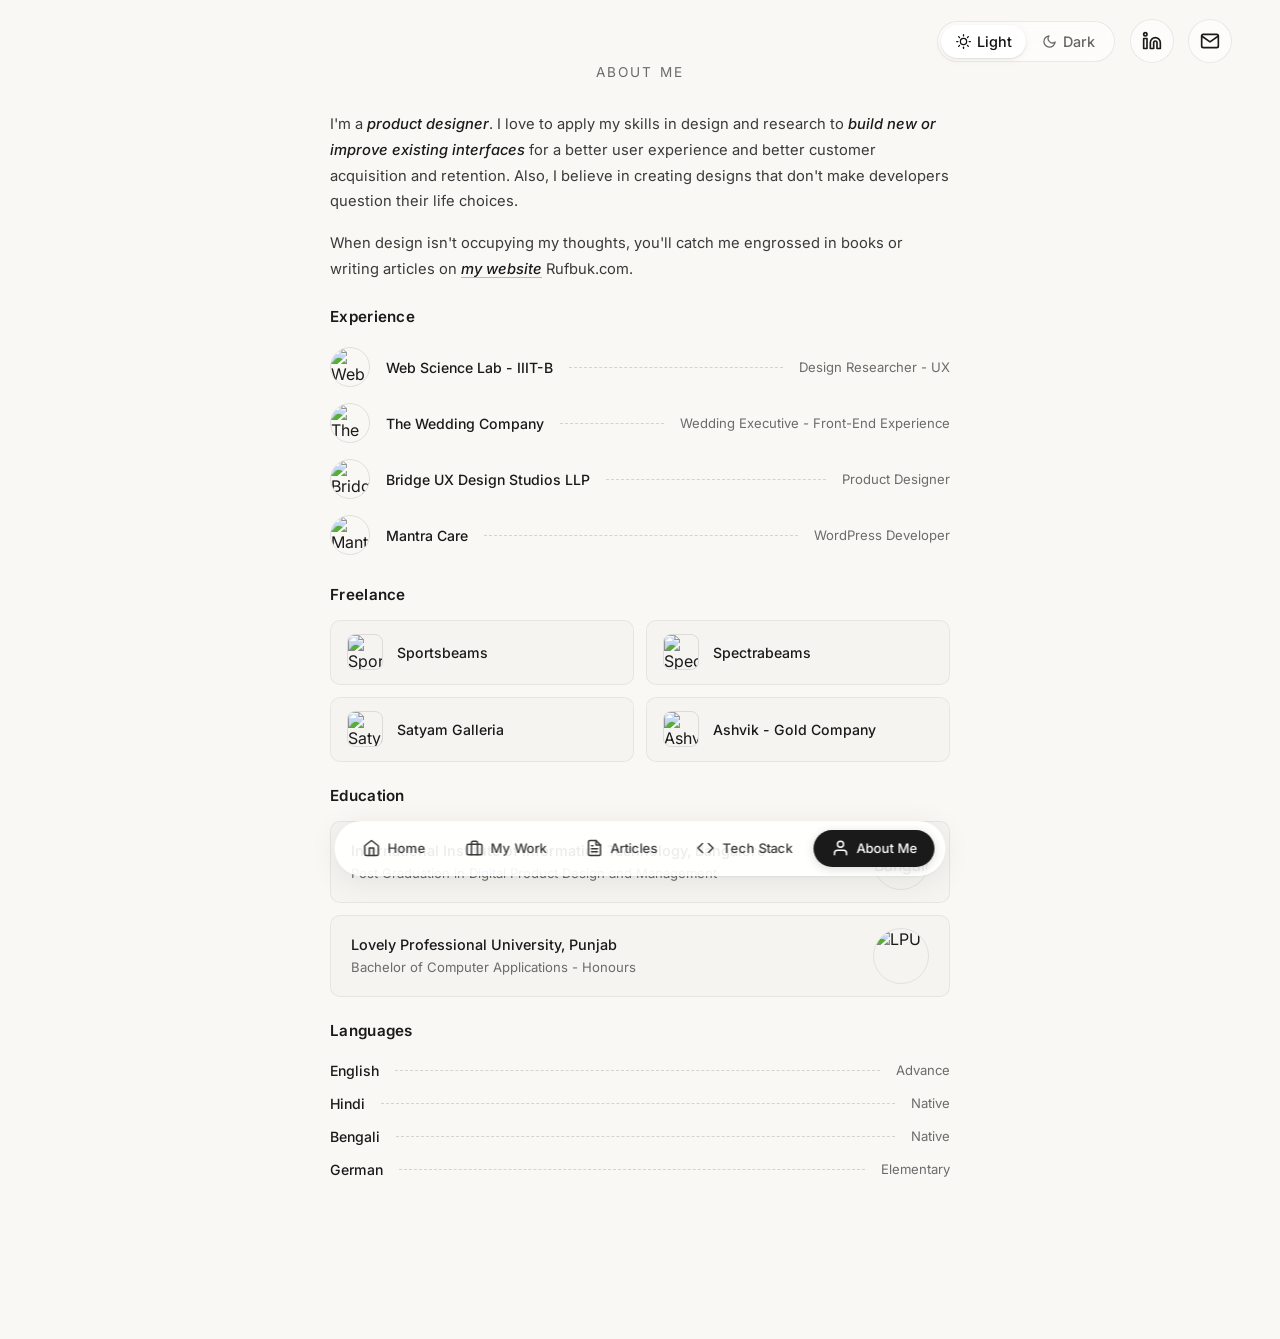
==== about-me.html @ 2208600c "Add files via upload" ====
<!DOCTYPE html>
<html lang="en">

<head>
    <meta charset="UTF-8" />
    <meta name="viewport" content="width=device-width, initial-scale=1.0" />
    <title>About Me — Bishal Saha</title>
    <meta name="description"
        content="About Bishal Saha — Product Designer, UX/UI specialist, and creative problem solver." />
    <link rel="preconnect" href="https://fonts.googleapis.com" />
    <link rel="preconnect" href="https://fonts.gstatic.com" crossorigin />
    <link
        href="https://fonts.googleapis.com/css2?family=Playfair+Display:ital,wght@0,400;0,500;0,600;0,700;1,400;1,500;1,600;1,700&family=Inter:wght@300;400;500;600;700;800;900&family=Outfit:wght@400;500;600;700;800;900&display=swap"
        rel="stylesheet" />
    <link rel="stylesheet" href="styles.css" />
    <link rel="stylesheet" href="inner-page.css" />
    <link rel="stylesheet" href="about-me.css" />
    <script>
        const savedTheme = localStorage.getItem('theme') || (localStorage.getItem('darkMode') === 'true' ? 'dark' : 'light');
        if (savedTheme === 'dark') {
            document.documentElement.classList.add('dark-mode');
        }
    </script>
</head>

<body class="inner-page">

    <!-- Top-right utilities -->
    <div class="top-utils">
        <div class="theme-toggle-group" id="theme-toggle-group" data-active="light">
            <div class="theme-toggle-slider" id="theme-toggle-slider"></div>
            <button class="theme-btn" data-theme="light" aria-label="Light mode">
                <svg width="15" height="15" viewBox="0 0 24 24" fill="none" stroke="currentColor" stroke-width="2" stroke-linecap="round" stroke-linejoin="round"><circle cx="12" cy="12" r="5"/><line x1="12" y1="1" x2="12" y2="3"/><line x1="12" y1="21" x2="12" y2="23"/><line x1="4.22" y1="4.22" x2="5.64" y2="5.64"/><line x1="18.36" y1="18.36" x2="19.78" y2="19.78"/><line x1="1" y1="12" x2="3" y2="12"/><line x1="21" y1="12" x2="23" y2="12"/><line x1="4.22" y1="19.78" x2="5.64" y2="18.36"/><line x1="18.36" y1="5.64" x2="19.78" y2="4.22"/></svg>
                Light
            </button>
            <button class="theme-btn" data-theme="dark" aria-label="Dark mode">
                <svg width="15" height="15" viewBox="0 0 24 24" fill="none" stroke="currentColor" stroke-width="2" stroke-linecap="round" stroke-linejoin="round"><path d="M21 12.79A9 9 0 1 1 11.21 3 7 7 0 0 0 21 12.79z"/></svg>
                Dark
            </button>
        </div>
        <a href="https://www.linkedin.com/in/bishal-saha-product-designer/" target="_blank" rel="noopener"
            class="util-btn" aria-label="View my LinkedIn" data-tooltip="View my LinkedIn">
            <svg width="20" height="20" viewBox="0 0 24 24" fill="none" stroke="currentColor" stroke-width="2"
                stroke-linecap="round" stroke-linejoin="round">
                <path d="M16 8a6 6 0 0 1 6 6v7h-4v-7a2 2 0 0 0-2-2 2 2 0 0 0-2 2v7h-4v-7a6 6 0 0 1 6-6z" />
                <rect x="2" y="9" width="4" height="12" />
                <circle cx="4" cy="4" r="2" />
            </svg>
        </a>
        <a href="mailto:sahabishal59@gmail.com" class="util-btn" aria-label="Write a mail" data-tooltip="Write a mail">
            <svg width="20" height="20" viewBox="0 0 24 24" fill="none" stroke="currentColor" stroke-width="2"
                stroke-linecap="round" stroke-linejoin="round">
                <path d="M4 4h16c1.1 0 2 .9 2 2v12c0 1.1-.9 2-2 2H4c-1.1 0-2-.9-2-2V6c0-1.1.9-2 2-2z" />
                <polyline points="22,6 12,13 2,6" />
            </svg>
        </a>
    </div>

    <div class="page-container">

        <header class="about-page-header">
            <p class="about-page-label">About Me</p>
        </header>

        <!-- ═══════════ INTRO ═══════════ -->
        <div class="about-intro">
            <p>I'm a <em>product designer</em>. I love to apply my skills in design and research to <em>build new or
                    improve existing interfaces</em> for a better user experience and better customer acquisition and
                retention. Also, I believe in creating designs that don't make developers question their life choices.
            </p>
            <p>When design isn't occupying my thoughts, you'll catch me engrossed in books or writing articles on <em><a
                        href="https://rufbuk.com" target="_blank" rel="noopener">my website</a></em> Rufbuk.com.</p>
        </div>

        <!-- ═══════════ EXPERIENCE ═══════════ -->
        <section class="about-section">
            <h2 class="about-section-title">Experience</h2>
            <div class="exp-list">
                <div class="exp-row">
                    <span class="exp-icon"><img src="Assets/Web_science_lab.svg" alt="Web Science Lab" /></span>
                    <span class="exp-name">Web Science Lab - IIIT-B</span>
                    <hr class="exp-line" />
                    <span class="exp-role">Design Researcher - UX</span>
                </div>
                <div class="exp-row">
                    <span class="exp-icon"><img src="Assets/The_wedding_comany.svg" alt="The Wedding Company" /></span>
                    <span class="exp-name">The Wedding Company</span>
                    <hr class="exp-line" />
                    <span class="exp-role">Wedding Executive - Front-End Experience</span>
                </div>
                <div class="exp-row">
                    <span class="exp-icon"><img src="Assets/Bridge_ux_design_studios.svg"
                            alt="Bridge UX Design Studios" /></span>
                    <span class="exp-name">Bridge UX Design Studios LLP</span>
                    <hr class="exp-line" />
                    <span class="exp-role">Product Designer</span>
                </div>
                <div class="exp-row">
                    <span class="exp-icon"><img src="Assets/Manta_care.svg" alt="Mantra Care" /></span>
                    <span class="exp-name">Mantra Care</span>
                    <hr class="exp-line" />
                    <span class="exp-role">WordPress Developer</span>
                </div>
            </div>
        </section>

        <!-- ═══════════ FREELANCE WORKS ═══════════ -->
        <section class="about-section">
            <h2 class="about-section-title">Freelance</h2>
            <div class="freelance-grid">
                <div class="freelance-card">
                    <span class="freelance-icon"><img src="Assets/Sportsbeam.svg" alt="Sportsbeams" /></span>
                    <span class="freelance-name">Sportsbeams</span>
                </div>
                <div class="freelance-card">
                    <span class="freelance-icon"><img src="Assets/Spectra_beams.svg" alt="Spectrabeams" /></span>
                    <span class="freelance-name">Spectrabeams</span>
                </div>
                <div class="freelance-card">
                    <span class="freelance-icon"><img src="Assets/Satyam_galleria.svg" alt="Satyam Galleria" /></span>
                    <span class="freelance-name">Satyam Galleria</span>
                </div>
                <div class="freelance-card">
                    <span class="freelance-icon"><img src="Assets/Asvik_gold_buyers.svg"
                            alt="Ashvik Gold Company" /></span>
                    <span class="freelance-name">Ashvik - Gold Company</span>
                </div>
            </div>
        </section>

        <!-- ═══════════ EDUCATION ═══════════ -->
        <section class="about-section">
            <h2 class="about-section-title">Education</h2>
            <div class="edu-list">
                <div class="edu-card">
                    <div class="edu-card-top">
                        <div class="edu-info">
                            <span class="edu-name">International Institute of Information Technology, Bangalore</span>

                        </div>
                        <p class="edu-course">Post Graduation in Digital Product Design and Management</p>
                    </div>
                    <span class="edu-logo"><img src="Assets/IIIT-B.svg" alt="IIIT Bangalore" /></span>
                </div>
                <div class="edu-card">
                    <div class="edu-card-top">
                        <div class="edu-info">
                            <span class="edu-name">Lovely Professional University, Punjab</span>

                        </div>
                        <p class="edu-course">Bachelor of Computer Applications - Honours</p>
                    </div>
                    <span class="edu-logo"><img src="Assets/LPU.svg" alt="LPU" /></span>
                </div>
            </div>
        </section>

        <!-- ═══════════ LANGUAGES ═══════════ -->
        <section class="about-section">
            <h2 class="about-section-title">Languages</h2>
            <div class="lang-list">
                <div class="lang-row">
                    <span class="lang-name">English</span>
                    <hr class="lang-line" />
                    <span class="lang-level">Advance</span>
                </div>
                <div class="lang-row">
                    <span class="lang-name">Hindi</span>
                    <hr class="lang-line" />
                    <span class="lang-level">Native</span>
                </div>
                <div class="lang-row">
                    <span class="lang-name">Bengali</span>
                    <hr class="lang-line" />
                    <span class="lang-level">Native</span>
                </div>
                <div class="lang-row">
                    <span class="lang-name">German</span>
                    <hr class="lang-line" />
                    <span class="lang-level">Elementary</span>
                </div>
            </div>
        </section>

    </div>

    <!-- ═══════════ BOTTOM NAV BAR ═══════════ -->
    <nav class="bottom-nav" id="bottom-nav">
        <div class="bottom-nav-inner">
            <a href="index.html" class="bottom-nav-item" data-label="Home">
                <svg width="20" height="20" viewBox="0 0 24 24" fill="none" stroke="currentColor" stroke-width="2"
                    stroke-linecap="round" stroke-linejoin="round">
                    <path d="M3 9l9-7 9 7v11a2 2 0 0 1-2 2H5a2 2 0 0 1-2-2z" />
                    <polyline points="9 22 9 12 15 12 15 22" />
                </svg>
                <span>Home</span>
            </a>
            <a href="my-work.html" class="bottom-nav-item" data-label="My Work">
                <svg width="20" height="20" viewBox="0 0 24 24" fill="none" stroke="currentColor" stroke-width="2"
                    stroke-linecap="round" stroke-linejoin="round">
                    <rect x="2" y="7" width="20" height="14" rx="2" ry="2" />
                    <path d="M16 21V5a2 2 0 0 0-2-2h-4a2 2 0 0 0-2 2v16" />
                </svg>
                <span>My Work</span>
            </a>
            <a href="articles.html" class="bottom-nav-item" data-label="Articles">
                <svg width="20" height="20" viewBox="0 0 24 24" fill="none" stroke="currentColor" stroke-width="2"
                    stroke-linecap="round" stroke-linejoin="round">
                    <path d="M14 2H6a2 2 0 0 0-2 2v16a2 2 0 0 0 2 2h12a2 2 0 0 0 2-2V8z" />
                    <polyline points="14 2 14 8 20 8" />
                    <line x1="16" y1="13" x2="8" y2="13" />
                    <line x1="16" y1="17" x2="8" y2="17" />
                    <polyline points="10 9 9 9 8 9" />
                </svg>
                <span>Articles</span>
            </a>
            <a href="tech-stack.html" class="bottom-nav-item" data-label="Tech Stack">
                <svg width="20" height="20" viewBox="0 0 24 24" fill="none" stroke="currentColor" stroke-width="2"
                    stroke-linecap="round" stroke-linejoin="round">
                    <polyline points="16 18 22 12 16 6" />
                    <polyline points="8 6 2 12 8 18" />
                </svg>
                <span>Tech Stack</span>
            </a>
            <a href="about-me.html" class="bottom-nav-item active" data-label="About Me">
                <svg width="20" height="20" viewBox="0 0 24 24" fill="none" stroke="currentColor" stroke-width="2"
                    stroke-linecap="round" stroke-linejoin="round">
                    <path d="M20 21v-2a4 4 0 0 0-4-4H8a4 4 0 0 0-4 4v2" />
                    <circle cx="12" cy="7" r="4" />
                </svg>
                <span>About Me</span>
            </a>
        </div>
    </nav>

    <script src="shared.js"></script>

</body>

</html>
---- styles.css ----
/* ══════════════════════════════════════════════════
   DESIGN TOKENS
   ══════════════════════════════════════════════════ */
:root {
  --bg: #faf8f5;
  --bg-warm: #f5e6c8;
  --bg-peach: #fce4b8;
  --text-dark: #1a1a1a;
  --text-body: #3a3a3a;
  --text-muted: #6b6b6b;
  --accent-orange: #f5a623;
  --white: #ffffff;
  --black: #111111;

  --font-heading: 'Outfit', 'Inter', -apple-system, sans-serif;
  --font-script: 'Playfair Display', Georgia, serif;
  --font-body: 'Inter', -apple-system, sans-serif;
}

/* ══════════════════════════════════════════════════
   RESET & BASE
   ══════════════════════════════════════════════════ */
*,
*::before,
*::after {
  margin: 0;
  padding: 0;
  box-sizing: border-box;
}

html {
  font-size: 16px;
  scroll-behavior: smooth;
  -webkit-font-smoothing: antialiased;
}

body {
  font-family: var(--font-body);
  background: var(--bg);
  color: var(--text-dark);
  overflow-x: hidden;
  min-height: 100vh;
}

a {
  color: inherit;
  text-decoration: none;
}

ul {
  list-style: none;
}

img, video, canvas {
  max-width: 100%;
}

img {
  height: auto;
  display: block;
}

/* ══════════════════════════════════════════════════
   LOADING SCREEN — Custom Ring Animation
   ══════════════════════════════════════════════════ */
.loading-screen {
  position: fixed;
  inset: 0;
  z-index: 9999;
  background: #0a0a0a;
}

#particle-canvas {
  width: 100%;
  height: 100%;
  display: block;
}

/* Exit animation */
.loading-screen.exit {
  animation: loaderExit 0.8s cubic-bezier(0.4, 0, 0.2, 1) forwards;
}

@keyframes loaderExit {
  0% {
    opacity: 1;
    transform: scale(1);
  }

  50% {
    opacity: 1;
    transform: scale(1.02);
  }

  100% {
    opacity: 0;
    transform: scale(0.95);
  }
}

/* ══════════════════════════════════════════════════
   MAIN PAGE
   ══════════════════════════════════════════════════ */
.main-page {
  opacity: 0;
  visibility: hidden;
  transition: opacity 0.5s ease;
}

.main-page.visible {
  opacity: 1;
  visibility: visible;
}

/* ══════════════════════════════════════════════════
   NAVBAR
   ══════════════════════════════════════════════════ */
.navbar {
  position: fixed;
  top: 0;
  left: 0;
  right: 0;
  z-index: 100;
  display: flex;
  align-items: center;
  justify-content: space-between;
  padding: 1.2rem clamp(1.5rem, 4vw, 3rem);
  background: transparent;
}

.nav-logo {
  font-family: var(--font-script);
  font-size: 1.6rem;
  font-weight: 700;
  font-style: italic;
  color: var(--text-dark);
}

.nav-links {
  display: flex;
  gap: 2rem;
}

.nav-link {
  font-family: var(--font-body);
  font-size: 0.88rem;
  font-weight: 500;
  color: var(--text-body);
  transition: color 0.25s ease;
  position: relative;
}

.nav-link::after {
  content: '';
  position: absolute;
  bottom: -4px;
  left: 0;
  width: 0;
  height: 1.5px;
  background: var(--text-dark);
  transition: width 0.3s ease;
}

.nav-link:hover {
  color: var(--text-dark);
}

.nav-link:hover::after,
.nav-link.active::after {
  width: 100%;
}

.nav-contact {
  font-family: var(--font-body);
  font-size: 0.88rem;
  font-weight: 600;
  color: var(--white);
  background: var(--black);
  padding: 0.65rem 1.6rem;
  border-radius: 100px;
  transition: all 0.3s ease;
}

.nav-contact:hover {
  background: #333;
  transform: translateY(-1px);
  box-shadow: 0 4px 15px rgba(0, 0, 0, 0.15);
}

/* ══════════════════════════════════════════════════
   TOP-RIGHT UTILITIES
   ══════════════════════════════════════════════════ */
.top-utils {
  position: fixed;
  top: 1.2rem;
  right: clamp(1.5rem, 4vw, 3rem);
  z-index: 100;
  display: flex;
  align-items: center;
  gap: 0.9rem;
}

/* ── 2-Segment Theme Toggle ── */
.theme-toggle-group {
  position: relative;
  display: inline-flex;
  align-items: center;
  background: rgba(255, 255, 255, 0.6);
  border: 1px solid rgba(0, 0, 0, 0.08);
  backdrop-filter: blur(12px);
  -webkit-backdrop-filter: blur(12px);
  border-radius: 100px;
  padding: 3px;
}

:is(html, body).dark-mode .theme-toggle-group {
  background: rgba(255, 255, 255, 0.08);
  border-color: rgba(255, 255, 255, 0.12);
}

.theme-toggle-slider {
  position: absolute;
  top: 3px;
  bottom: 3px;
  left: 3px;
  width: calc((100% - 6px) / 2);
  background: #fff;
  border-radius: 100px;
  box-shadow: 0 1px 2px rgba(0,0,0,0.1), 0 2px 8px rgba(0,0,0,0.05);
  transition: transform 0.3s cubic-bezier(0.16, 1, 0.3, 1);
  z-index: 1;
}

:is(html, body).dark-mode .theme-toggle-slider {
  background: #333;
  box-shadow: 0 1px 2px rgba(0,0,0,0.2), 0 2px 8px rgba(0,0,0,0.2);
}

.theme-btn {
  position: relative;
  z-index: 2;
  display: flex;
  align-items: center;
  justify-content: center;
  gap: 6px;
  width: 85px;
  padding: 8px 0;
  font-family: var(--font-body);
  font-size: 0.9rem;
  font-weight: 500;
  color: #666;
  background: none;
  border: none;
  cursor: pointer;
  transition: color 0.3s ease;
}

:is(html, body).dark-mode .theme-btn {
  color: #888;
}

.theme-btn.active {
  color: #111;
}

:is(html, body).dark-mode .theme-btn.active {
  color: #fff;
}

.theme-toggle-group[data-active="light"] .theme-toggle-slider { transform: translateX(0); }
.theme-toggle-group[data-active="dark"] .theme-toggle-slider { transform: translateX(100%); }

/* ── Prevent toggle flash on page load ──
   html.dark-mode is set by the inline <head> script before any paint,
   so these rules lock the slider & button states before shared.js runs. ── */
html.dark-mode .theme-toggle-group .theme-toggle-slider {
  transform: translateX(100%);
}
html.dark-mode .theme-toggle-group .theme-btn[data-theme="dark"] {
  color: #fff;
}
html.dark-mode .theme-toggle-group .theme-btn[data-theme="light"] {
  color: #888;
}

/* ── Icon Buttons (LinkedIn, Email) ── */
.util-btn {
  position: relative;
  display: flex;
  align-items: center;
  justify-content: center;
  width: 44px;
  height: 44px;
  border-radius: 50%;
  border: 1px solid rgba(0, 0, 0, 0.08);
  background: rgba(255, 255, 255, 0.6);
  backdrop-filter: blur(12px);
  -webkit-backdrop-filter: blur(12px);
  color: var(--text-dark);
  cursor: pointer;
  transition: all 0.3s ease;
  text-decoration: none;
  font-size: 0;
}

.util-btn:hover {
  background: rgba(255, 255, 255, 0.9);
  transform: translateY(-1px);
  box-shadow: 0 3px 12px rgba(0, 0, 0, 0.1);
}

.util-btn:active {
  transform: scale(0.95);
}


/* ── Tooltips ── */
.util-btn[data-tooltip]::after {
  content: attr(data-tooltip);
  position: absolute;
  top: calc(100% + 8px);
  left: 50%;
  transform: translateX(-50%) translateY(4px);
  padding: 0.4rem 0.75rem;
  border-radius: 8px;
  background: var(--text-dark);
  color: var(--bg);
  font-family: var(--font-body);
  font-size: 0.72rem;
  font-weight: 500;
  white-space: nowrap;
  opacity: 0;
  pointer-events: none;
  transition: opacity 0.2s ease, transform 0.2s ease;
}

.util-btn[data-tooltip]:hover::after {
  opacity: 1;
  transform: translateX(-50%) translateY(0);
}

/* ══════════════════════════════════════════════════
   DARK MODE
   ══════════════════════════════════════════════════ */
html.dark-mode {
  --bg: #060d18;
  --bg-warm: #0a1220;
  --bg-peach: #0c0c0c;
  --text-dark: #f0f0f0;
  --text-body: #c0c0c0;
  --text-muted: #888888;
  --white: #060d18;
  --black: #f0f0f0;
  color-scheme: dark;
}

:is(html, body).dark-mode {
  --bg: #060d18;
  --bg-warm: #0a1220;
  --bg-peach: #0c0c0c;
  --text-dark: #f0f0f0;
  --text-body: #c0c0c0;
  --text-muted: #888888;
  --white: #060d18;
  --black: #f0f0f0;
}

:is(html, body).dark-mode .util-btn {
  border-color: rgba(255, 255, 255, 0.12);
  background: rgba(255, 255, 255, 0.08);
  color: #f0f0f0;
}

:is(html, body).dark-mode .util-btn:hover {
  background: rgba(255, 255, 255, 0.15);
}

:is(html, body).dark-mode .availability-pill {
  background: rgba(6, 13, 24, 0.85);
  border-color: rgba(255, 255, 255, 0.08);
}

:is(html, body).dark-mode .bottom-nav-inner {
  background: rgba(6, 13, 24, 0.92);
  border-color: rgba(255, 255, 255, 0.08);
  box-shadow: 0 4px 30px rgba(0, 0, 0, 0.4);
}

:is(html, body).dark-mode .bottom-nav-item {
  color: #c0c0c0;
}

:is(html, body).dark-mode .bottom-nav-item:hover {
  background: rgba(255, 255, 255, 0.1);
  color: #f0f0f0;
}

:is(html, body).dark-mode .bottom-nav-item.active {
  background: #f0f0f0;
  color: #060d18;
}

:is(html, body).dark-mode .hero-bg-gradient {
  background:
    radial-gradient(ellipse 80% 70% at 50% 60%, rgba(8, 16, 30, 0.9) 0%, transparent 70%),
    radial-gradient(ellipse 60% 50% at 50% 50%, rgba(12, 12, 12, 0.6) 0%, transparent 60%),
    linear-gradient(135deg, #0c0c0c 0%, #060d18 50%, #0c0c0c 100%);
}

/* ══════════════════════════════════════════════════
   HERO SECTION
   ══════════════════════════════════════════════════ */
.hero {
  position: relative;
  width: 100%;
  height: 100vh;
  min-height: 700px;
  overflow: visible;
  display: flex;
  align-items: center;
  justify-content: center;
}

/* Warm gradient background */
.hero-bg-gradient {
  position: absolute;
  inset: 0;
  background:
    radial-gradient(ellipse 80% 70% at 50% 60%, rgba(252, 228, 184, 0.7) 0%, transparent 70%),
    radial-gradient(ellipse 60% 50% at 50% 50%, rgba(245, 230, 200, 0.5) 0%, transparent 60%),
    linear-gradient(180deg, var(--bg) 0%, #fdf5e9 40%, #fce8c3 70%, var(--bg) 100%);
  pointer-events: none;
}

/* ── "Hey, there" greeting text ── */
.hero-greeting-text {
  position: absolute;
  top: 4%;
  left: clamp(1.5rem, 5vw, 4rem);
  transform: none;
  z-index: 2;
  display: flex;
  gap: 0.3em;
  white-space: nowrap;
  pointer-events: none;
}

.greeting-hey,
.greeting-there {
  font-family: var(--font-script);
  font-size: 80px;
  font-weight: 400;
  font-style: italic;
  color: var(--text-dark);
  line-height: 1;
}

/* ── D3 Force Animation (no container) ── */
.hero-d3-wrapper {
  position: absolute;
  inset: 0;
  z-index: 1;
  pointer-events: none;
}

#d3-force-container {
  width: 100%;
  height: 100%;
  position: absolute;
  inset: 0;
  background: transparent;
}

#d3-force-canvas {
  display: block;
  width: 100%;
  height: 100%;
  cursor: default;
  pointer-events: auto;
}



/* ── Availability pill ── */
.availability-pill {
  position: absolute;
  left: clamp(1.5rem, 5vw, 4rem);
  top: 38%;
  z-index: 3;
  display: inline-flex;
  align-items: center;
  gap: 0.6rem;
  padding: 0.55rem 1.2rem;
  border-radius: 100px;
  background: var(--white);
  border: 1px solid rgba(0, 0, 0, 0.08);
  box-shadow: 0 2px 12px rgba(0, 0, 0, 0.06);
}

.avail-dot {
  width: 10px;
  height: 10px;
  border-radius: 50%;
  background: var(--accent-orange);
  box-shadow: 0 0 0 3px rgba(245, 166, 35, 0.2);
  animation: pulse-orange 2s ease-in-out infinite;
}

@keyframes pulse-orange {

  0%,
  100% {
    box-shadow: 0 0 0 3px rgba(245, 166, 35, 0.2);
  }

  50% {
    box-shadow: 0 0 0 6px rgba(245, 166, 35, 0.1);
  }
}

.avail-text {
  font-family: var(--font-body);
  font-size: 0.82rem;
  font-weight: 500;
  color: var(--text-dark);
}

/* ── Specialization text (right side) ── */
.specialization-text {
  position: absolute;
  right: clamp(1.5rem, 5vw, 4rem);
  top: 36%;
  z-index: 3;
  font-family: var(--font-body);
  font-size: clamp(0.78rem, 1.1vw, 0.92rem);
  font-weight: 400;
  line-height: 1.7;
  color: var(--text-body);
  text-align: right;
}

/* ── Bottom-left: name ── */
.hero-name {
  position: absolute;
  bottom: clamp(7.5rem, 12vh, 10rem);
  left: clamp(1.5rem, 5vw, 4rem);
  z-index: 3;
  display: flex;
  flex-direction: column;
}

.hero-name span {
  font-family: 'Gillune', 'Outfit', 'Inter', -apple-system, sans-serif;
  font-size: clamp(2.8rem, 6.5vw, 5.5rem);
  font-weight: 900;
  line-height: 0.95;
  color: var(--text-dark);
  letter-spacing: -0.02em;
  text-transform: uppercase;
}

/* ── Bottom-right: role ── */
.hero-role {
  position: absolute;
  bottom: clamp(7.5rem, 12vh, 10rem);
  right: clamp(1.5rem, 5vw, 4rem);
  z-index: 3;
  display: flex;
  flex-direction: column;
  align-items: flex-end;
}

.hero-role span {
  font-family: var(--font-heading);
  font-size: clamp(1.5rem, 3.5vw, 3rem);
  font-weight: 800;
  line-height: 1;
  color: var(--text-dark);
  letter-spacing: -0.01em;
  text-transform: uppercase;
}

/* ══════════════════════════════════════════════════
   HERO — ENTRANCE ANIMATIONS
   ══════════════════════════════════════════════════ */
.hero-anim {
  opacity: 0;
  transform: translateY(35px);
  transition: opacity 0.9s cubic-bezier(0.16, 1, 0.3, 1),
    transform 0.9s cubic-bezier(0.16, 1, 0.3, 1);
}

.hero-anim.visible {
  opacity: 1;
  transform: translateY(0);
}

/* D3 wrapper fades in */
.hero-d3-wrapper.hero-anim {
  transform: none;
}

.hero-d3-wrapper.hero-anim.visible {
  transform: none;
}

/* Greeting text */
.hero-greeting-text.hero-anim {
  transform: translateY(-20px);
}

.hero-greeting-text.hero-anim.visible {
  transform: translateY(0);
}

/* ══════════════════════════════════════════════════
   RESPONSIVE
   ══════════════════════════════════════════════════ */

/* ── Tablet: up to 900px ── */
@media (max-width: 900px) {
  .nav-links {
    display: none;
  }

  .hero-greeting-text {
    gap: clamp(140px, 30vw, 280px);
  }

  .hero-d3-wrapper {
    width: clamp(260px, 55vw, 380px);
  }

  .specialization-text {
    display: none;
  }

  .hero-name span {
    font-size: clamp(2rem, 8vw, 3.5rem);
  }

  .hero-role span {
    font-size: clamp(1.2rem, 4vw, 2rem);
  }
}

/* ── Mobile: up to 768px ── */
@media (max-width: 768px) {
  /* Top utilities — full-width top bar with glass background */
  .top-utils {
    top: 0;
    right: 0;
    left: 0;
    width: 100%;
    gap: 0.5rem;
    padding: 0.6rem 1rem;
    background: rgba(255, 255, 255, 0.92);
    backdrop-filter: blur(20px) saturate(180%);
    -webkit-backdrop-filter: blur(20px) saturate(180%);
    border-bottom: 1px solid rgba(255, 255, 255, 0.45);
    box-shadow: 0 4px 30px rgba(0, 0, 0, 0.08), 0 1px 3px rgba(0, 0, 0, 0.05), inset 0 1px 0 rgba(255, 255, 255, 0.6);
    justify-content: space-between;
  }

  :is(html, body).dark-mode .top-utils {
    background: rgba(6, 13, 24, 0.92);
    border-bottom: 1px solid rgba(255, 255, 255, 0.08);
    box-shadow: 0 4px 30px rgba(0, 0, 0, 0.4);
  }

  .theme-toggle-group {
    height: 44px;
  }

  /* Push LinkedIn & email to the right */
  .top-utils .util-btn:first-of-type {
    margin-left: auto;
  }

  .theme-btn {
    width: 70px;
    padding: 11px 0;
    font-size: 0.78rem;
  }

  /* Increase touch target size for icon buttons */
  .util-btn {
    width: 44px;
    height: 44px;
  }

  /* Bottom nav — hide text labels, icons only */
  .bottom-nav {
    bottom: 0.8rem;
    width: calc(100% - 1.6rem);
    max-width: 400px;
  }

  .bottom-nav-inner {
    justify-content: space-around;
    width: 100%;
    padding: 0.4rem 0.3rem;
    gap: 0.1rem;
  }

  .bottom-nav-item {
    flex-direction: column;
    gap: 0.2rem;
    padding: 0.5rem 0.45rem;
    font-size: 0.65rem;
    min-width: 44px;
    min-height: 44px;
    justify-content: center;
  }

  .bottom-nav-item svg {
    width: 20px;
    height: 20px;
  }

  /* Hero adjustments */
  .hero {
    min-height: 100vh;
    min-height: 100dvh;
  }

  .hero-name {
    bottom: clamp(5.5rem, 10vh, 8rem);
  }

  .hero-role {
    bottom: clamp(5.5rem, 10vh, 8rem);
  }

  .availability-pill {
    top: 30%;
  }

  .avail-text {
    font-size: 0.75rem;
  }

  /* Push hero content below the fixed top bar (~64px) */
  .hero-greeting-text {
    top: calc(4.5rem + 4%);
  }
}

/* ── Small mobile: up to 540px ── */
@media (max-width: 540px) {
  .hero-greeting-text {
    gap: clamp(100px, 35vw, 200px);
    top: calc(4.5rem + 5%);
    left: 1rem;
  }

  .greeting-hey,
  .greeting-there {
    font-size: clamp(2.5rem, 11vw, 4.5rem);
  }

  .availability-pill {
    top: auto;
    bottom: 42%;
    left: 50%;
    transform: translateX(-50%);
    max-width: calc(100vw - 2rem);
  }

  .hero-name {
    bottom: clamp(5rem, 9vh, 7rem);
    left: 1rem;
  }

  .hero-name span {
    font-size: clamp(1.6rem, 8vw, 2.5rem);
  }

  .hero-role {
    bottom: clamp(5rem, 9vh, 7rem);
    right: 1rem;
  }

  .hero-role span {
    font-size: clamp(0.9rem, 4vw, 1.5rem);
  }

  /* Stack theme toggle and icons when very narrow */
  .top-utils {
    top: 0;
    right: 0;
    left: 0;
    padding: 0.5rem 0.8rem;
    gap: 0.4rem;
  }

  .theme-btn {
    width: 62px;
    padding: 6px 0;
    font-size: 0.72rem;
    gap: 3px;
  }

  .theme-btn svg {
    width: 12px;
    height: 12px;
  }

  /* Bottom nav — even more compact */
  .bottom-nav {
    bottom: 0.5rem;
    width: calc(100% - 1rem);
  }

  .bottom-nav-item {
    padding: 0.4rem 0.4rem;
    font-size: 0.6rem;
    min-width: 44px;
    min-height: 44px;
  }

  .bottom-nav-item span {
    display: none;
  }
}

/* ── Very small mobile: up to 380px ── */
@media (max-width: 380px) {
  .hero-greeting-text {
    top: 10%;
    left: 0.75rem;
  }

  .greeting-hey,
  .greeting-there {
    font-size: clamp(2rem, 10vw, 3.5rem);
  }

  .hero-name {
    left: 0.75rem;
    bottom: clamp(4.5rem, 8vh, 6rem);
  }

  .hero-name span {
    font-size: clamp(1.4rem, 7.5vw, 2.2rem);
  }

  .hero-role {
    right: 0.75rem;
    bottom: clamp(4.5rem, 8vh, 6rem);
  }

  .hero-role span {
    font-size: clamp(0.8rem, 3.5vw, 1.2rem);
  }

  /* Hide theme text labels, show only icons */
  .theme-btn {
    width: 40px;
    font-size: 0;
    gap: 0;
  }

  .theme-btn svg {
    width: 14px;
    height: 14px;
  }

  .availability-pill {
    padding: 0.45rem 0.9rem;
  }

  .avail-text {
    font-size: 0.7rem;
  }
}

/* ── Prevent horizontal overflow globally ── */
@media (max-width: 768px) {
  html, body {
    overflow-x: hidden;
    max-width: 100vw;
  }

  .hero {
    overflow: hidden;
  }

  img, video {
    max-width: 100%;
    height: auto;
  }

  /* Prevent SVG icons from being constrained by generic rules */
  .hero-d3-wrapper canvas,
  #d3-force-canvas,
  #particle-canvas {
    max-width: none;
  }
}

/* ── Safe area insets for notched devices ── */
@supports (padding-bottom: env(safe-area-inset-bottom)) {
  @media (max-width: 768px) {
    .bottom-nav {
      bottom: calc(0.5rem + env(safe-area-inset-bottom));
    }
  }
}

/* ── Use dynamic viewport height where supported ── */
@supports (height: 100dvh) {
  .hero {
    height: 100dvh;
  }
}

/* ══════════════════════════════════════════════════
   BOTTOM NAV — Apple Glassmorphism
   ══════════════════════════════════════════════════ */
.bottom-nav {
  position: fixed;
  bottom: 1.5rem;
  left: 50%;
  transform: translateX(-50%);
  z-index: 1000;
  pointer-events: auto;
}

.bottom-nav-inner {
  display: flex;
  align-items: center;
  gap: 0.25rem;
  padding: 0.5rem 0.6rem;
  border-radius: 100px;
  background: rgba(255, 255, 255, 0.92);
  backdrop-filter: blur(20px) saturate(180%);
  -webkit-backdrop-filter: blur(20px) saturate(180%);
  border: 1px solid rgba(255, 255, 255, 0.45);
  box-shadow:
    0 4px 30px rgba(0, 0, 0, 0.08),
    0 1px 3px rgba(0, 0, 0, 0.05),
    inset 0 1px 0 rgba(255, 255, 255, 0.6);
}

.bottom-nav-item {
  display: flex;
  align-items: center;
  gap: 0.45rem;
  padding: 0.6rem 1.1rem;
  border-radius: 100px;
  font-family: var(--font-body);
  font-size: 0.82rem;
  font-weight: 500;
  color: var(--text-body);
  text-decoration: none;
  transition: all 0.3s cubic-bezier(0.25, 1, 0.5, 1);
  white-space: nowrap;
}

.bottom-nav-item svg {
  width: 18px;
  height: 18px;
  flex-shrink: 0;
  transition: transform 0.3s ease;
}

.bottom-nav-item:hover {
  background: rgba(255, 255, 255, 0.5);
  color: var(--text-dark);
}

.bottom-nav-item:hover svg {
  transform: scale(1.1);
}

.bottom-nav-item.active {
  background: var(--text-dark);
  color: var(--white);
  box-shadow: 0 2px 10px rgba(0, 0, 0, 0.15);
}

.bottom-nav-item.active:hover {
  background: #333;
  color: var(--white);
}

/* Nav entrance animation */
.bottom-nav {
  opacity: 0;
  transform: translateX(-50%) translateY(30px);
  animation: navSlideUp 0.6s 0.3s cubic-bezier(0.16, 1, 0.3, 1) forwards;
}

@keyframes navSlideUp {
  to {
    opacity: 1;
    transform: translateX(-50%) translateY(0);
  }
}
---- inner-page.css ----
/* ══════════════════════════════════════════════════
   INNER PAGES — SHARED STYLES (My Work, Articles, About Me)
   ══════════════════════════════════════════════════ */

.inner-page {
    background: var(--bg, #faf9f6);
    color: var(--text-dark, #1a1a1a);
    min-height: 100vh;
    font-family: var(--font-body);
    padding-bottom: 100px;
    transition: background 0.3s ease, color 0.3s ease;
}

.page-container {
    max-width: 800px;
    margin: 0 auto;
    padding: 4rem 2rem 2rem;
}

.work-container {
    max-width: 1000px;
}

/* ── Page Header ── */
.page-header {
    text-align: center;
    margin-bottom: 3rem;
}

.page-title {
    font-family: var(--font-heading);
    font-size: 2.2rem;
    font-weight: 700;
    color: var(--text-dark, #1a1a1a);
    margin-bottom: 0.5rem;
}

.page-subtitle {
    font-size: 1rem;
    font-weight: 400;
    color: var(--text-muted, #888);
    max-width: 500px;
    margin: 0 auto;
    line-height: 1.6;
}

/* ── Empty State / Coming Soon ── */
.coming-soon {
    text-align: center;
    padding: 5rem 2rem;
}

.coming-soon-icon {
    font-size: 3rem;
    margin-bottom: 1.5rem;
    opacity: 0.6;
}

.coming-soon h2 {
    font-family: var(--font-heading);
    font-size: 1.5rem;
    font-weight: 600;
    color: var(--text-dark, #1a1a1a);
    margin-bottom: 0.5rem;
}

.coming-soon p {
    font-size: 0.95rem;
    color: var(--text-muted, #888);
    max-width: 400px;
    margin: 0 auto;
    line-height: 1.6;
}

:is(html, body).dark-mode.inner-page {
    background: #060d18;
}

/* ── Projects Grid ── */
.projects-grid {
    display: grid;
    grid-template-columns: repeat(auto-fit, minmax(360px, 1fr));
    gap: 2.5rem;
    margin-top: 2rem;
}

.project-card {
    background: var(--white, #fff);
    border-radius: 4px;
    overflow: hidden;
    text-decoration: none;
    color: inherit;
    display: flex;
    flex-direction: column;
    transition: box-shadow 0.4s ease, background 0.4s ease;
    box-shadow: 0 4px 15px rgba(0, 0, 0, 0.02);
}

:is(html, body).dark-mode .project-card {
    background: rgba(255, 255, 255, 0.03);
    border: 1px solid rgba(255, 255, 255, 0.05);
}

.project-card:hover {
    box-shadow: 0 12px 30px rgba(0, 0, 0, 0.08);
}

:is(html, body).dark-mode .project-card:hover {
    box-shadow: 0 12px 30px rgba(0, 0, 0, 0.3);
}

.project-image {
    width: 100%;
    overflow: hidden;
    background: #eaeaea;
}

:is(html, body).dark-mode .project-image {
    background: #111;
}

.project-image img {
    width: 100%;
    height: auto;
    display: block;
}

.project-content {
    padding: 2.5rem 2.2rem;
    display: flex;
    flex-direction: column;
    flex: 1;
    position: relative;
    overflow: hidden; /* Important to hide the link initially if it slides in */
}

.project-info {
    transform: translateY(18px); /* Start lower so it can move up */
    transition: transform 0.4s cubic-bezier(0.16, 1, 0.3, 1);
}

.project-card:hover .project-info {
    transform: translateY(-8px); /* Move text block up on hover */
}

.project-title {
    font-family: var(--font-heading);
    font-size: 1.8rem;
    font-weight: 700;
    color: var(--text-dark);
    margin-bottom: 0.8rem;
}

.project-text-wrapper {
    line-height: 1.6;
}

.project-subtitle {
    display: inline;
    font-size: 1.05rem;
    font-weight: 400;
    color: var(--text-body);
}

.project-desc {
    display: inline;
    font-size: 1.05rem;
    color: var(--text-body);
}

.project-link {
    position: absolute;
    bottom: 2.2rem;
    left: 2.2rem;
    font-size: 1.05rem;
    color: #4a90e2; /* Keeping our blue color for the highlight */
    font-weight: 500;
    opacity: 0;
    transform: translateY(15px); /* Start lower */
    transition: opacity 0.4s cubic-bezier(0.16, 1, 0.3, 1), transform 0.4s cubic-bezier(0.16, 1, 0.3, 1);
    display: inline-flex;
    align-items: center;
    gap: 0.3rem;
    pointer-events: none; /* Prevent clicks when hidden */
}

.project-arrow {
    display: inline-block;
    transition: transform 0.3s ease;
}

.project-card:hover .project-link {
    opacity: 1;
    transform: translateY(0); /* Slide up into view */
    pointer-events: auto; /* Enable clicks when visible */
}

.project-card:hover .project-arrow {
    transform: translateX(6px); /* Slide arrow to the right instead of animating back and forth */
}

/* ── Responsive ── */
@media (max-width: 768px) {
    .projects-grid {
        grid-template-columns: 1fr;
    }

    .page-container {
        padding-top: 5.5rem;
    }
}

@media (max-width: 600px) {
    .page-container {
        padding: 5.5rem 1.2rem 2rem;
    }

    .page-title {
        font-size: 1.8rem;
    }
}
---- about-me.css ----
/* ══════════════════════════════════════════════════
   ABOUT ME PAGE — STYLES
   ══════════════════════════════════════════════════ */

/* ── Page Header (matching tech-stack style) ── */
.about-page-header {
    text-align: center;
    margin-bottom: 2rem;
}

.about-page-label {
    font-family: var(--font-body);
    font-size: 0.85rem;
    font-weight: 400;
    letter-spacing: 0.15em;
    text-transform: uppercase;
    color: var(--text-muted, #888);
}

/* ── Intro Section ── */
.about-intro {
    max-width: 620px;
    margin: 0 auto 1.5rem;
}

.about-intro p {
    font-family: var(--font-body);
    font-size: 0.92rem;
    font-weight: 400;
    color: var(--text-body, #555);
    line-height: 1.75;
    margin-bottom: 1rem;
}

.about-intro p:last-child {
    margin-bottom: 0;
}

.about-intro em {
    font-style: italic;
    font-weight: 500;
    color: var(--text-dark, #1a1a1a);
}

.about-intro a {
    color: var(--text-dark, #1a1a1a);
    font-weight: 500;
    text-decoration: underline;
    text-underline-offset: 3px;
    text-decoration-color: rgba(0, 0, 0, 0.25);
    transition: text-decoration-color 0.2s ease;
}

.about-intro a:hover {
    text-decoration-color: var(--text-dark, #1a1a1a);
}

/* ── Section Shared ── */
.about-section {
    max-width: 620px;
    margin: 0 auto 1.5rem;
}

.about-section-title {
    font-family: var(--font-body);
    font-size: 0.95rem;
    font-weight: 600;
    color: var(--text-dark, #1a1a1a);
    margin-bottom: 1rem;
    letter-spacing: 0.02em;
}

/* ── Experience Row (image-style) ── */
.exp-list {
    display: flex;
    flex-direction: column;
    gap: 0.3rem;
}

.exp-row {
    display: flex;
    align-items: center;
    gap: 1rem;
    padding: 0.35rem 0;
}

.exp-icon {
    display: flex;
    align-items: center;
    justify-content: center;
    width: 40px;
    height: 40px;
    min-width: 40px;
    border-radius: 50%;
    overflow: hidden;
    border: 1px solid rgba(0, 0, 0, 0.1);
}

.exp-icon img {
    width: 100%;
    height: 100%;
    object-fit: cover;
}

.exp-name {
    font-family: var(--font-body);
    font-size: 0.88rem;
    font-weight: 500;
    color: var(--text-dark, #1a1a1a);
    white-space: nowrap;
}

.exp-line {
    flex: 1;
    height: 1px;
    border: none;
    border-top: 1px dashed rgba(0, 0, 0, 0.15);
    min-width: 30px;
}

.exp-role {
    font-family: var(--font-body);
    font-size: 0.82rem;
    font-weight: 400;
    color: var(--text-muted, #888);
    white-space: nowrap;
}

/* ── Freelance Grid ── */
.freelance-grid {
    display: grid;
    grid-template-columns: 1fr 1fr;
    gap: 0.75rem;
}

.freelance-card {
    display: flex;
    align-items: center;
    gap: 0.85rem;
    padding: 0.85rem 1rem;
    border-radius: 10px;
    border: 1px solid rgba(0, 0, 0, 0.06);
    background: rgba(0, 0, 0, 0.015);
    transition: border-color 0.2s ease;
}

.freelance-icon {
    display: flex;
    align-items: center;
    justify-content: center;
    width: 36px;
    height: 36px;
    min-width: 36px;
    border-radius: 8px;
    overflow: hidden;
    border: 1px solid rgba(0, 0, 0, 0.1);
}

.freelance-icon img {
    width: 100%;
    height: 100%;
    object-fit: cover;
}

.freelance-name {
    font-family: var(--font-body);
    font-size: 0.88rem;
    font-weight: 500;
    color: var(--text-dark, #1a1a1a);
}

/* ── Education Section ── */
.edu-list {
    display: flex;
    flex-direction: column;
    gap: 0.75rem;
}

.edu-card {
    display: flex;
    align-items: center;
    justify-content: space-between;
    gap: 1rem;
    padding: 0.75rem 1.25rem;
    border-radius: 10px;
    border: 1px solid rgba(0, 0, 0, 0.06);
    background: rgba(0, 0, 0, 0.015);
    transition: border-color 0.2s ease;
}

.edu-card-top {
    display: flex;
    flex-direction: column;
    gap: 0.35rem;
    flex: 1;
}

.edu-info {
    display: flex;
    align-items: baseline;
    gap: 0.4rem;
    flex-wrap: wrap;
}

.edu-name {
    font-family: var(--font-body);
    font-size: 0.9rem;
    font-weight: 500;
    color: var(--text-dark, #1a1a1a);
}

.edu-year {
    font-family: var(--font-body);
    font-size: 0.78rem;
    font-weight: 400;
    color: var(--text-muted, #888);
}

.edu-logo {
    display: flex;
    align-items: center;
    justify-content: center;
    width: 56px;
    height: 56px;
    min-width: 56px;
    border-radius: 50%;
    overflow: hidden;
    border: 1px solid rgba(0, 0, 0, 0.08);
}

.edu-logo img {
    width: 100%;
    height: 100%;
    object-fit: cover;
}

.edu-course {
    font-family: var(--font-body);
    font-size: 0.82rem;
    font-weight: 400;
    color: var(--text-muted, #888);
    margin: 0;
    line-height: 1.4;
}

/* ── Languages Section ── */
.lang-list {
    display: flex;
    flex-direction: column;
    gap: 0.3rem;
}

.lang-row {
    display: flex;
    align-items: center;
    gap: 1rem;
    padding: 0.35rem 0;
}

.lang-name {
    font-family: var(--font-body);
    font-size: 0.88rem;
    font-weight: 500;
    color: var(--text-dark, #1a1a1a);
    white-space: nowrap;
}

.lang-line {
    flex: 1;
    height: 1px;
    border: none;
    border-top: 1px dashed rgba(0, 0, 0, 0.15);
    min-width: 30px;
}

.lang-level {
    font-family: var(--font-body);
    font-size: 0.82rem;
    font-weight: 400;
    color: var(--text-muted, #888);
    white-space: nowrap;
}

/* ══════════════════════════════════════════════════
   DARK MODE
   ══════════════════════════════════════════════════ */
:is(html, body).dark-mode .about-intro a {
    color: #d0d0d0;
    text-decoration-color: rgba(255, 255, 255, 0.25);
}

:is(html, body).dark-mode .about-intro a:hover {
    text-decoration-color: #d0d0d0;
}

:is(html, body).dark-mode .exp-icon,
:is(html, body).dark-mode .freelance-icon {
    border-color: transparent;
}

:is(html, body).dark-mode .exp-line {
    border-top-color: rgba(255, 255, 255, 0.12);
}

:is(html, body).dark-mode .freelance-card {
    border-color: rgba(255, 255, 255, 0.06);
    background: rgba(255, 255, 255, 0.03);
}

:is(html, body).dark-mode .edu-card {
    border-color: rgba(255, 255, 255, 0.06);
    background: rgba(255, 255, 255, 0.03);
}

:is(html, body).dark-mode .edu-logo {
    border-color: transparent;
}

:is(html, body).dark-mode .lang-line {
    border-top-color: rgba(255, 255, 255, 0.12);
}

/* ── Responsive ── */
@media (max-width: 600px) {
    .freelance-grid {
        grid-template-columns: 1fr;
    }

    .exp-row {
        gap: 0.6rem;
    }

    .exp-name,
    .exp-role {
        font-size: 0.8rem;
    }
}
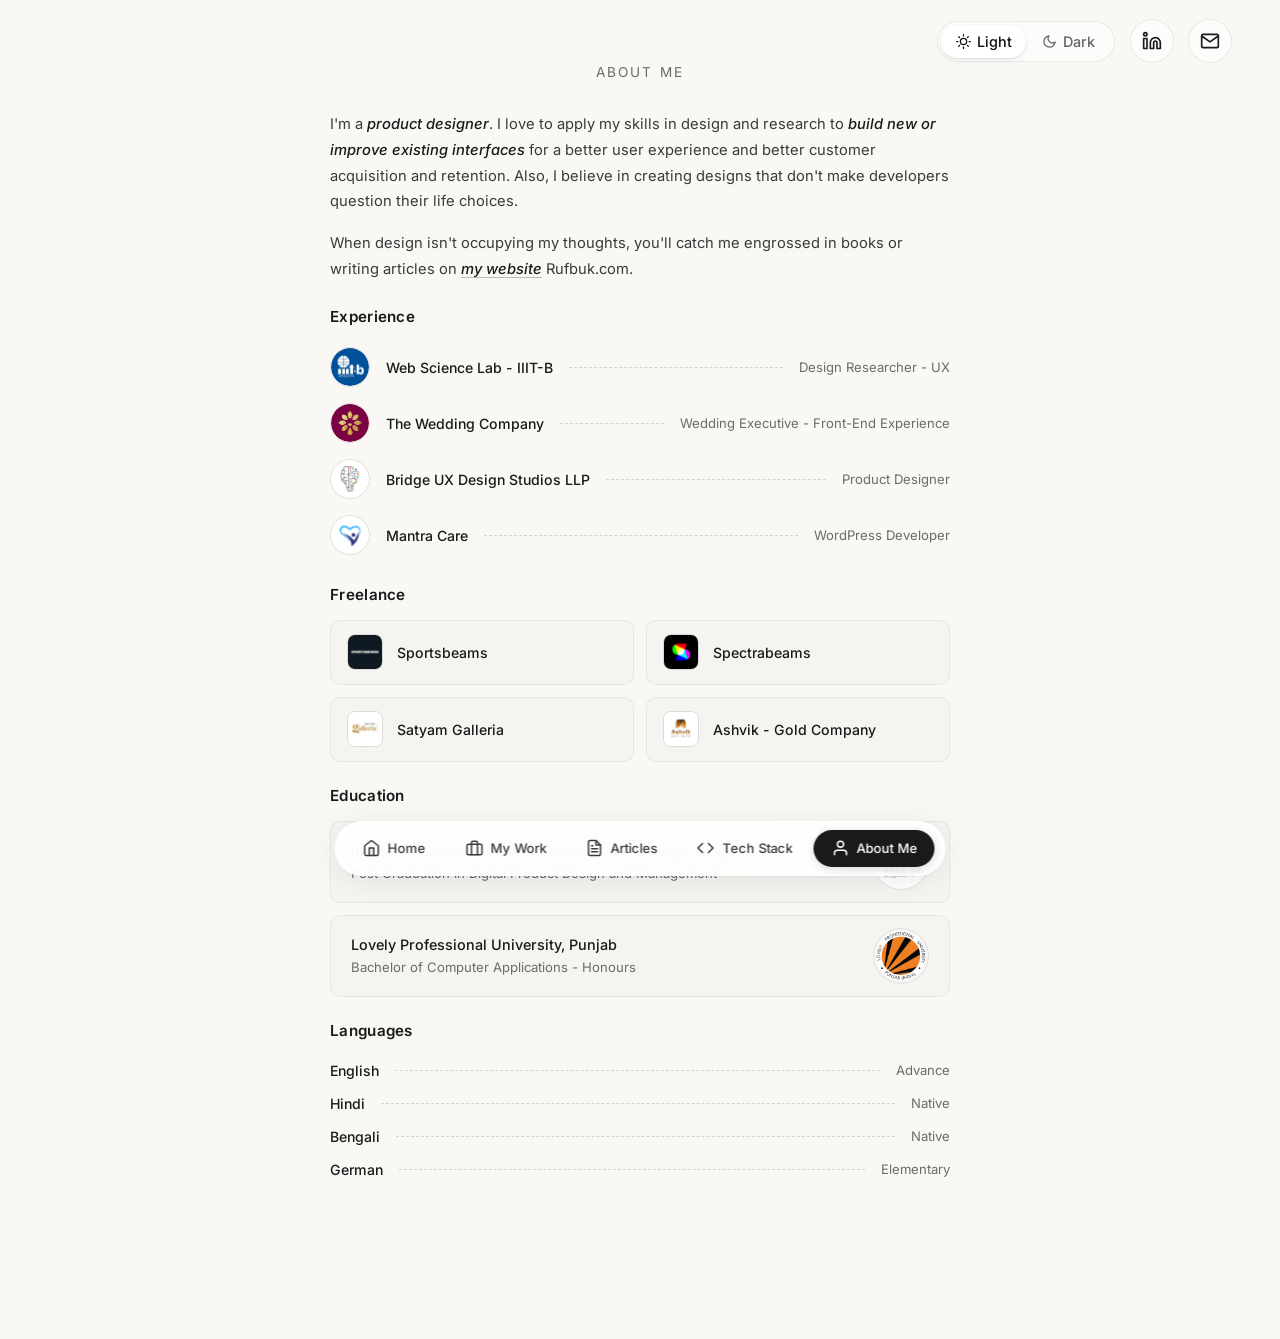
==== commit ca52db2d: "Add files via upload" ====
--- a/about-me.html
+++ b/about-me.html
@@ -187,6 +187,15 @@
     <!-- ═══════════ BOTTOM NAV BAR ═══════════ -->
     <nav class="bottom-nav" id="bottom-nav">
         <div class="bottom-nav-inner">
+            <button class="nav-drawer-toggle" id="nav-drawer-toggle" aria-label="Toggle navigation">
+              <svg class="drawer-icon-menu" width="20" height="20" viewBox="0 0 24 24" fill="none" stroke="currentColor" stroke-width="2" stroke-linecap="round" stroke-linejoin="round">
+                <line x1="3" y1="6" x2="21" y2="6"/><line x1="3" y1="12" x2="21" y2="12"/><line x1="3" y1="18" x2="21" y2="18"/>
+              </svg>
+              <svg class="drawer-icon-close" width="20" height="20" viewBox="0 0 24 24" fill="none" stroke="currentColor" stroke-width="2" stroke-linecap="round" stroke-linejoin="round">
+                <line x1="18" y1="6" x2="6" y2="18"/><line x1="6" y1="6" x2="18" y2="18"/>
+              </svg>
+            </button>
+            <div class="nav-drawer-divider"></div>
             <a href="index.html" class="bottom-nav-item" data-label="Home">
                 <svg width="20" height="20" viewBox="0 0 24 24" fill="none" stroke="currentColor" stroke-width="2"
                     stroke-linecap="round" stroke-linejoin="round">
--- a/styles.css
+++ b/styles.css
@@ -525,6 +525,16 @@
   color: var(--text-dark);
 }
 
+/* ── Mobile particles canvas (hidden on desktop) ── */
+.mobile-particles-canvas {
+  display: none;
+}
+
+/* ── Mobile globe (hidden on desktop) ── */
+.mobile-globe {
+  display: none;
+}
+
 /* ── Specialization text (right side) ── */
 .specialization-text {
   position: absolute;
@@ -654,15 +664,24 @@
     width: 100%;
     gap: 0.5rem;
     padding: 0.6rem 1rem;
+    background: transparent;
+    backdrop-filter: none;
+    -webkit-backdrop-filter: none;
+    border-bottom: 1px solid transparent;
+    box-shadow: none;
+    justify-content: space-between;
+    transition: background 0.3s ease, border-color 0.3s ease, box-shadow 0.3s ease, backdrop-filter 0.3s ease;
+  }
+
+  .top-utils.scrolled {
     background: rgba(255, 255, 255, 0.92);
     backdrop-filter: blur(20px) saturate(180%);
     -webkit-backdrop-filter: blur(20px) saturate(180%);
     border-bottom: 1px solid rgba(255, 255, 255, 0.45);
     box-shadow: 0 4px 30px rgba(0, 0, 0, 0.08), 0 1px 3px rgba(0, 0, 0, 0.05), inset 0 1px 0 rgba(255, 255, 255, 0.6);
-    justify-content: space-between;
-  }
-
-  :is(html, body).dark-mode .top-utils {
+  }
+
+  :is(html, body).dark-mode .top-utils.scrolled {
     background: rgba(6, 13, 24, 0.92);
     border-bottom: 1px solid rgba(255, 255, 255, 0.08);
     box-shadow: 0 4px 30px rgba(0, 0, 0, 0.4);
@@ -689,18 +708,14 @@
     height: 44px;
   }
 
-  /* Bottom nav — hide text labels, icons only */
+  /* Bottom nav — drawer style on mobile */
   .bottom-nav {
     bottom: 0.8rem;
-    width: calc(100% - 1.6rem);
-    max-width: 400px;
   }
 
   .bottom-nav-inner {
-    justify-content: space-around;
-    width: 100%;
-    padding: 0.4rem 0.3rem;
-    gap: 0.1rem;
+    padding: 0.35rem;
+    gap: 0.15rem;
   }
 
   .bottom-nav-item {
@@ -718,78 +733,174 @@
     height: 20px;
   }
 
-  /* Hero adjustments */
+  /* Hero — switch to flex column flow */
   .hero {
+    display: flex;
+    flex-direction: column;
+    align-items: stretch;
+    justify-content: flex-start;
+    padding: 8rem 1.25rem 5rem;
     min-height: 100vh;
     min-height: 100dvh;
-  }
-
+    overflow: hidden;
+  }
+
+  /* Simpler warm gradient for mobile */
+  .hero-bg-gradient {
+    background:
+      linear-gradient(180deg, var(--bg) 0%, #faf3e6 30%, #f5e4c4 65%, #f0d9a8 100%);
+  }
+
+  /* Mobile globe — half-visible, right-aligned, between greeting and name */
+  .mobile-globe {
+    display: block;
+    position: absolute;
+    right: -35%;
+    top: 42%;
+    transform: translateY(-50%);
+    width: 80vw;
+    height: 80vw;
+    z-index: 2;
+    pointer-events: auto;
+    opacity: 0;
+    animation: globeFadeIn 1.2s 0.8s ease-out forwards;
+  }
+
+  .mobile-globe canvas {
+    width: 100%;
+    height: 100%;
+    touch-action: none;
+  }
+
+  @keyframes globeFadeIn {
+    to { opacity: 0.7; }
+  }
+
+  :is(html, body).dark-mode .mobile-globe {
+    animation: globeFadeInDark 1.2s 0.8s ease-out forwards;
+  }
+
+  @keyframes globeFadeInDark {
+    to { opacity: 0.6; }
+  }
+
+  /* Mobile particles canvas */
+  .mobile-particles-canvas {
+    display: block;
+    position: absolute;
+    inset: 0;
+    z-index: 1;
+    pointer-events: none;
+  }
+
+  /* Hide D3 bubble animation */
+  .hero-d3-wrapper {
+    display: none !important;
+  }
+
+  /* Hide availability pill */
+  .availability-pill {
+    display: none !important;
+  }
+
+  /* Greeting — stays at top with controlled gap below */
+  .hero-greeting-text {
+    position: relative;
+    top: auto;
+    left: auto;
+    align-self: flex-start;
+    margin-bottom: 14vh;
+    order: 1;
+  }
+
+  .hero-greeting-text.hero-anim {
+    transform: translateY(-20px);
+  }
+
+  .hero-greeting-text.hero-anim.visible {
+    transform: translateY(0);
+  }
+
+  .greeting-hey {
+    font-size: clamp(3.5rem, 18vw, 5rem);
+  }
+
+  /* Name — below greeting, pushed down by margin-bottom: auto */
   .hero-name {
-    bottom: clamp(5.5rem, 10vh, 8rem);
-  }
-
+    position: relative;
+    bottom: auto;
+    left: auto;
+    align-self: flex-start;
+    margin-bottom: 1.25rem;
+    order: 2;
+  }
+
+  .hero-name span {
+    font-size: clamp(3rem, 17vw, 4.5rem);
+    line-height: 0.92;
+  }
+
+  /* Specialization text — right-aligned, re-shown on mobile */
+  .specialization-text {
+    display: block !important;
+    position: relative;
+    right: auto;
+    top: auto;
+    text-align: right;
+    align-self: flex-end;
+    font-size: 0.88rem;
+    line-height: 1.65;
+    margin-top: 4.2rem;
+    margin-bottom: 1.25rem;
+    order: 3;
+  }
+
+  /* Role — right-aligned at bottom */
   .hero-role {
-    bottom: clamp(5.5rem, 10vh, 8rem);
-  }
-
-  .availability-pill {
-    top: 30%;
-  }
-
-  .avail-text {
-    font-size: 0.75rem;
-  }
-
-  /* Push hero content below the fixed top bar (~64px) */
-  .hero-greeting-text {
-    top: calc(4.5rem + 4%);
-  }
+    position: relative;
+    bottom: auto;
+    right: auto;
+    align-self: flex-end;
+    order: 4;
+  }
+
+  .hero-role span {
+    font-size: clamp(1.8rem, 9vw, 2.5rem);
+    line-height: 1.0;
+  }
+
+  /* Bottom nav — icons only */
+  .bottom-nav-item span {
+    display: none;
+  }
+
+  .bottom-nav-item {
+    flex-direction: column;
+    justify-content: center;
+    align-items: center;
+    padding: 0.5rem;
+    min-width: 44px;
+    min-height: 44px;
+  }
+
 }
 
 /* ── Small mobile: up to 540px ── */
 @media (max-width: 540px) {
-  .hero-greeting-text {
-    gap: clamp(100px, 35vw, 200px);
-    top: calc(4.5rem + 5%);
-    left: 1rem;
-  }
-
-  .greeting-hey,
-  .greeting-there {
-    font-size: clamp(2.5rem, 11vw, 4.5rem);
-  }
-
-  .availability-pill {
-    top: auto;
-    bottom: 42%;
-    left: 50%;
-    transform: translateX(-50%);
-    max-width: calc(100vw - 2rem);
-  }
-
-  .hero-name {
-    bottom: clamp(5rem, 9vh, 7rem);
-    left: 1rem;
+  .greeting-hey {
+    font-size: clamp(2.8rem, 15vw, 4rem);
   }
 
   .hero-name span {
-    font-size: clamp(1.6rem, 8vw, 2.5rem);
-  }
-
-  .hero-role {
-    bottom: clamp(5rem, 9vh, 7rem);
-    right: 1rem;
+    font-size: clamp(2.4rem, 14vw, 3.5rem);
   }
 
   .hero-role span {
-    font-size: clamp(0.9rem, 4vw, 1.5rem);
+    font-size: clamp(1.5rem, 8.5vw, 2rem);
   }
 
   /* Stack theme toggle and icons when very narrow */
   .top-utils {
-    top: 0;
-    right: 0;
-    left: 0;
     padding: 0.5rem 0.8rem;
     gap: 0.4rem;
   }
@@ -806,52 +917,27 @@
     height: 12px;
   }
 
-  /* Bottom nav — even more compact */
   .bottom-nav {
     bottom: 0.5rem;
-    width: calc(100% - 1rem);
-  }
-
-  .bottom-nav-item {
-    padding: 0.4rem 0.4rem;
-    font-size: 0.6rem;
-    min-width: 44px;
-    min-height: 44px;
-  }
-
-  .bottom-nav-item span {
-    display: none;
   }
 }
 
 /* ── Very small mobile: up to 380px ── */
 @media (max-width: 380px) {
-  .hero-greeting-text {
-    top: 10%;
-    left: 0.75rem;
-  }
-
-  .greeting-hey,
-  .greeting-there {
-    font-size: clamp(2rem, 10vw, 3.5rem);
-  }
-
-  .hero-name {
-    left: 0.75rem;
-    bottom: clamp(4.5rem, 8vh, 6rem);
+  .hero {
+    padding: 4.5rem 1rem 5.5rem;
+  }
+
+  .greeting-hey {
+    font-size: clamp(2.2rem, 13vw, 3rem);
   }
 
   .hero-name span {
-    font-size: clamp(1.4rem, 7.5vw, 2.2rem);
-  }
-
-  .hero-role {
-    right: 0.75rem;
-    bottom: clamp(4.5rem, 8vh, 6rem);
+    font-size: clamp(2rem, 12vw, 2.8rem);
   }
 
   .hero-role span {
-    font-size: clamp(0.8rem, 3.5vw, 1.2rem);
+    font-size: clamp(1.2rem, 7.5vw, 1.6rem);
   }
 
   /* Hide theme text labels, show only icons */
@@ -864,14 +950,6 @@
   .theme-btn svg {
     width: 14px;
     height: 14px;
-  }
-
-  .availability-pill {
-    padding: 0.45rem 0.9rem;
-  }
-
-  .avail-text {
-    font-size: 0.7rem;
   }
 }
 
@@ -997,4 +1075,124 @@
     opacity: 1;
     transform: translateX(-50%) translateY(0);
   }
+}
+
+/* ══════════════════════════════════════════════════
+   DRAWER TOGGLE — hidden on desktop
+   ══════════════════════════════════════════════════ */
+.nav-drawer-toggle,
+.nav-drawer-divider {
+  display: none;
+}
+
+.drawer-icon-close {
+  display: none;
+}
+
+/* ══════════════════════════════════════════════════
+   MOBILE DRAWER NAV — must come AFTER bottom-nav base
+   ══════════════════════════════════════════════════ */
+@media (max-width: 768px) {
+
+  /* Reposition to bottom-left, remove centering */
+  .bottom-nav {
+    left: 1.25rem;
+    transform: none;
+    width: auto;
+    max-width: none;
+    opacity: 0;
+    animation: navDrawerSlideUp 0.6s 0.3s cubic-bezier(0.16, 1, 0.3, 1) forwards;
+  }
+
+  /* Container: fixed collapsed width, expands on open */
+  .bottom-nav-inner {
+    width: 56px;
+    padding: 0.35rem;
+    gap: 0.2rem;
+    overflow: hidden;
+    white-space: nowrap;
+    transition: width 0.4s cubic-bezier(0.25, 1, 0.5, 1);
+  }
+
+  .bottom-nav.open .bottom-nav-inner {
+    width: 350px;
+  }
+
+  /* Drawer toggle button */
+  .nav-drawer-toggle {
+    display: flex;
+    align-items: center;
+    justify-content: center;
+    width: 44px;
+    height: 44px;
+    border: none;
+    border-radius: 50%;
+    background: transparent;
+    color: var(--text-dark);
+    cursor: pointer;
+    flex-shrink: 0;
+    padding: 0;
+  }
+
+  .nav-drawer-toggle:active {
+    transform: scale(0.92);
+  }
+
+  /* Divider between toggle and icons */
+  .nav-drawer-divider {
+    display: block;
+    width: 1px;
+    height: 28px;
+    background: rgba(0, 0, 0, 0.12);
+    flex-shrink: 0;
+    opacity: 0;
+    transition: opacity 0.3s ease;
+  }
+
+  :is(html, body).dark-mode .nav-drawer-divider {
+    background: rgba(255, 255, 255, 0.15);
+  }
+
+  /* Icon swap */
+  .drawer-icon-menu { display: block; }
+  .drawer-icon-close { display: none; }
+
+  /* Nav items — hidden by container clip, fade in */
+  .bottom-nav-item {
+    opacity: 0;
+    flex-shrink: 0;
+    transition: opacity 0.3s ease;
+  }
+
+  /* ── OPEN STATE ── */
+  .bottom-nav.open .nav-drawer-divider {
+    opacity: 1;
+  }
+
+  .bottom-nav.open .drawer-icon-menu { display: none; }
+  .bottom-nav.open .drawer-icon-close { display: block; }
+
+  .bottom-nav.open .bottom-nav-item {
+    opacity: 1;
+  }
+}
+
+@media (max-width: 540px) {
+  .bottom-nav {
+    left: 1rem;
+  }
+  .bottom-nav.open .bottom-nav-inner {
+    width: 340px;
+  }
+}
+
+@keyframes navDrawerSlideUp {
+  from {
+    opacity: 0;
+    transform: translateY(30px);
+  }
+  to {
+    opacity: 1;
+    transform: translateY(0);
+  }
 }
--- a/about-me.css
+++ b/about-me.css
@@ -302,6 +302,12 @@
     border-top-color: rgba(255, 255, 255, 0.12);
 }
 
+@media (max-width: 600px) {
+    :is(html, body).dark-mode .exp-list::before {
+        background: rgba(255, 255, 255, 0.1);
+    }
+}
+
 :is(html, body).dark-mode .freelance-card {
     border-color: rgba(255, 255, 255, 0.06);
     background: rgba(255, 255, 255, 0.03);
@@ -326,12 +332,55 @@
         grid-template-columns: 1fr;
     }
 
+    .exp-list {
+        position: relative;
+        gap: 1.25rem;
+    }
+
+    .exp-list::before {
+        content: '';
+        position: absolute;
+        left: 20px;
+        top: calc(0.35rem + 20px);
+        bottom: calc(0.35rem + 20px);
+        width: 1px;
+        background: rgba(0, 0, 0, 0.1);
+        transform: translateX(-50%);
+    }
+
     .exp-row {
-        gap: 0.6rem;
-    }
-
-    .exp-name,
+        display: grid;
+        grid-template-columns: 40px 1fr;
+        grid-template-rows: auto auto;
+        column-gap: 0.6rem;
+        row-gap: 0.15rem;
+        align-items: center;
+    }
+
+    .exp-icon {
+        grid-column: 1;
+        grid-row: 1 / 3;
+        align-self: center;
+        position: relative;
+        z-index: 1;
+        background: var(--bg, #faf8f5);
+    }
+
+    .exp-name {
+        grid-column: 2;
+        grid-row: 1;
+        white-space: normal;
+        font-size: 0.85rem;
+    }
+
+    .exp-line {
+        display: none;
+    }
+
     .exp-role {
+        grid-column: 2;
+        grid-row: 2;
+        white-space: normal;
         font-size: 0.8rem;
     }
 }
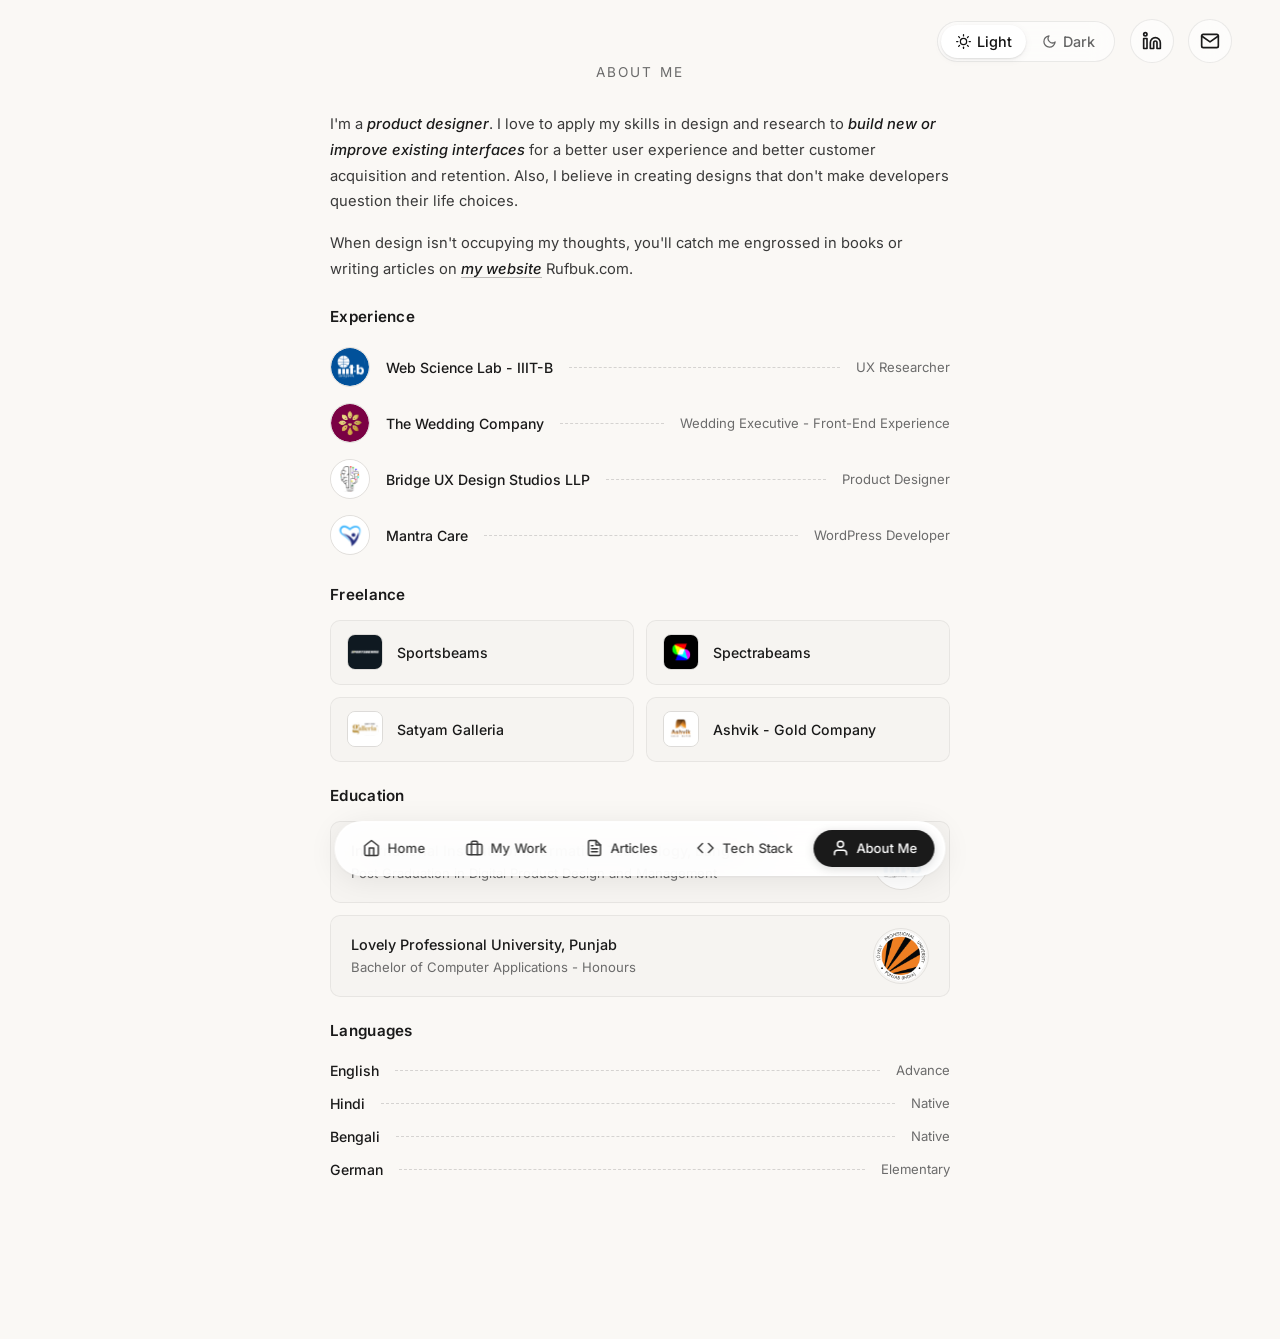
==== commit 10480b76: "Update about-me.html" ====
--- a/about-me.html
+++ b/about-me.html
@@ -80,7 +80,7 @@
                     <span class="exp-icon"><img src="Assets/Web_science_lab.svg" alt="Web Science Lab" /></span>
                     <span class="exp-name">Web Science Lab - IIIT-B</span>
                     <hr class="exp-line" />
-                    <span class="exp-role">Design Researcher - UX</span>
+                    <span class="exp-role">UX Researcher </span>
                 </div>
                 <div class="exp-row">
                     <span class="exp-icon"><img src="Assets/The_wedding_comany.svg" alt="The Wedding Company" /></span>
@@ -246,4 +246,4 @@
 
 </body>
 
-</html>+</html>
--- a/styles.css
+++ b/styles.css
@@ -733,15 +733,16 @@
     height: 20px;
   }
 
-  /* Hero — switch to flex column flow */
+  /* Hero — switch to flex column flow with space-between distribution */
   .hero {
     display: flex;
     flex-direction: column;
     align-items: stretch;
     justify-content: flex-start;
-    padding: 8rem 1.25rem 5rem;
-    min-height: 100vh;
-    min-height: 100dvh;
+    padding: clamp(5rem, 8vh, 7rem) clamp(1.25rem, 4vw, 2rem) clamp(5rem, 8vh, 7rem);
+    height: 100vh;
+    height: 100dvh;
+    max-height: 100dvh;
     overflow: hidden;
   }
 
@@ -751,15 +752,15 @@
       linear-gradient(180deg, var(--bg) 0%, #faf3e6 30%, #f5e4c4 65%, #f0d9a8 100%);
   }
 
-  /* Mobile globe — half-visible, right-aligned, between greeting and name */
+  /* Mobile globe — half-visible, right-aligned */
   .mobile-globe {
     display: block;
     position: absolute;
-    right: -35%;
+    right: -30%;
     top: 42%;
     transform: translateY(-50%);
-    width: 80vw;
-    height: 80vw;
+    width: min(80vw, 350px);
+    height: min(80vw, 350px);
     z-index: 2;
     pointer-events: auto;
     opacity: 0;
@@ -803,14 +804,15 @@
     display: none !important;
   }
 
-  /* Greeting — stays at top with controlled gap below */
+  /* Greeting — stays at top, left-aligned */
   .hero-greeting-text {
     position: relative;
     top: auto;
     left: auto;
     align-self: flex-start;
-    margin-bottom: 14vh;
+    margin-bottom: 0;
     order: 1;
+    flex-shrink: 0;
   }
 
   .hero-greeting-text.hero-anim {
@@ -822,51 +824,61 @@
   }
 
   .greeting-hey {
-    font-size: clamp(3.5rem, 18vw, 5rem);
-  }
-
-  /* Name — below greeting, pushed down by margin-bottom: auto */
+    font-size: clamp(2.8rem, 10vw, 4.2rem);
+  }
+
+  /* Flexible spacer between greeting and bottom group */
+  .hero-greeting-text::after {
+    content: '';
+    display: block;
+  }
+
+  /* Name — left-aligned, positioned in bottom group */
   .hero-name {
     position: relative;
     bottom: auto;
     left: auto;
     align-self: flex-start;
-    margin-bottom: 1.25rem;
+    margin-top: auto;
+    margin-bottom: clamp(1.5rem, 3vh, 2.5rem);
     order: 2;
+    flex-shrink: 0;
   }
 
   .hero-name span {
-    font-size: clamp(3rem, 17vw, 4.5rem);
+    font-size: clamp(2.5rem, 11vw, 4rem);
     line-height: 0.92;
   }
 
-  /* Specialization text — right-aligned, re-shown on mobile */
+  /* Specialization text — left-aligned on mobile for consistency */
   .specialization-text {
     display: block !important;
     position: relative;
     right: auto;
     top: auto;
-    text-align: right;
-    align-self: flex-end;
-    font-size: 0.88rem;
-    line-height: 1.65;
-    margin-top: 4.2rem;
-    margin-bottom: 1.25rem;
+    text-align: left;
+    align-self: flex-start;
+    font-size: clamp(0.8rem, 2.2vw, 0.92rem);
+    line-height: 1.7;
+    margin-top: 0;
+    margin-bottom: clamp(1.5rem, 3vh, 2.5rem);
     order: 3;
-  }
-
-  /* Role — right-aligned at bottom */
+    flex-shrink: 0;
+  }
+
+  /* Role — right-aligned at bottom for visual balance */
   .hero-role {
     position: relative;
     bottom: auto;
     right: auto;
     align-self: flex-end;
     order: 4;
+    flex-shrink: 0;
   }
 
   .hero-role span {
-    font-size: clamp(1.8rem, 9vw, 2.5rem);
-    line-height: 1.0;
+    font-size: clamp(1.5rem, 6.5vw, 2.2rem);
+    line-height: 1.05;
   }
 
   /* Bottom nav — icons only */
@@ -888,15 +900,19 @@
 /* ── Small mobile: up to 540px ── */
 @media (max-width: 540px) {
   .greeting-hey {
-    font-size: clamp(2.8rem, 15vw, 4rem);
+    font-size: clamp(2.5rem, 9.5vw, 3.5rem);
   }
 
   .hero-name span {
-    font-size: clamp(2.4rem, 14vw, 3.5rem);
+    font-size: clamp(2.2rem, 10.5vw, 3.2rem);
   }
 
   .hero-role span {
-    font-size: clamp(1.5rem, 8.5vw, 2rem);
+    font-size: clamp(1.3rem, 6vw, 1.8rem);
+  }
+
+  .specialization-text {
+    font-size: clamp(0.75rem, 2.5vw, 0.88rem);
   }
 
   /* Stack theme toggle and icons when very narrow */
@@ -925,19 +941,29 @@
 /* ── Very small mobile: up to 380px ── */
 @media (max-width: 380px) {
   .hero {
-    padding: 4.5rem 1rem 5.5rem;
+    padding: clamp(3.5rem, 6vh, 4.5rem) 1rem clamp(3.5rem, 6vh, 4.5rem);
   }
 
   .greeting-hey {
-    font-size: clamp(2.2rem, 13vw, 3rem);
+    font-size: clamp(2rem, 8.5vw, 2.6rem);
   }
 
   .hero-name span {
-    font-size: clamp(2rem, 12vw, 2.8rem);
+    font-size: clamp(1.8rem, 9.5vw, 2.3rem);
+  }
+
+  .hero-name {
+    margin-bottom: clamp(0.75rem, 1.5vh, 1.25rem);
   }
 
   .hero-role span {
-    font-size: clamp(1.2rem, 7.5vw, 1.6rem);
+    font-size: clamp(1rem, 5vw, 1.3rem);
+  }
+
+  .specialization-text {
+    font-size: 0.72rem;
+    line-height: 1.55;
+    margin-bottom: clamp(0.75rem, 1.5vh, 1.25rem);
   }
 
   /* Hide theme text labels, show only icons */
@@ -950,6 +976,36 @@
   .theme-btn svg {
     width: 14px;
     height: 14px;
+  }
+}
+
+/* ── Short viewport height — for devices like iPhone SE (568px tall) ── */
+@media (max-height: 700px) and (max-width: 768px) {
+  .hero {
+    padding-top: clamp(3.5rem, 6vh, 4.5rem);
+    padding-bottom: clamp(3rem, 5vh, 4rem);
+  }
+
+  .greeting-hey {
+    font-size: clamp(2rem, 8vw, 2.8rem);
+  }
+
+  .hero-name {
+    margin-bottom: clamp(0.5rem, 1.5vh, 1rem);
+  }
+
+  .hero-name span {
+    font-size: clamp(1.8rem, 9vw, 2.5rem);
+  }
+
+  .specialization-text {
+    font-size: 0.72rem;
+    line-height: 1.5;
+    margin-bottom: clamp(0.5rem, 1.5vh, 1rem);
+  }
+
+  .hero-role span {
+    font-size: clamp(1rem, 5vw, 1.4rem);
   }
 }
 
@@ -1153,6 +1209,10 @@
     background: rgba(255, 255, 255, 0.15);
   }
 
+  :is(html, body).dark-mode .bottom-nav-inner {
+    border: 1px solid rgba(255, 255, 255, 0.5);
+  }
+
   /* Icon swap */
   .drawer-icon-menu { display: block; }
   .drawer-icon-close { display: none; }
@@ -1195,4 +1255,4 @@
     opacity: 1;
     transform: translateY(0);
   }
-}+}
